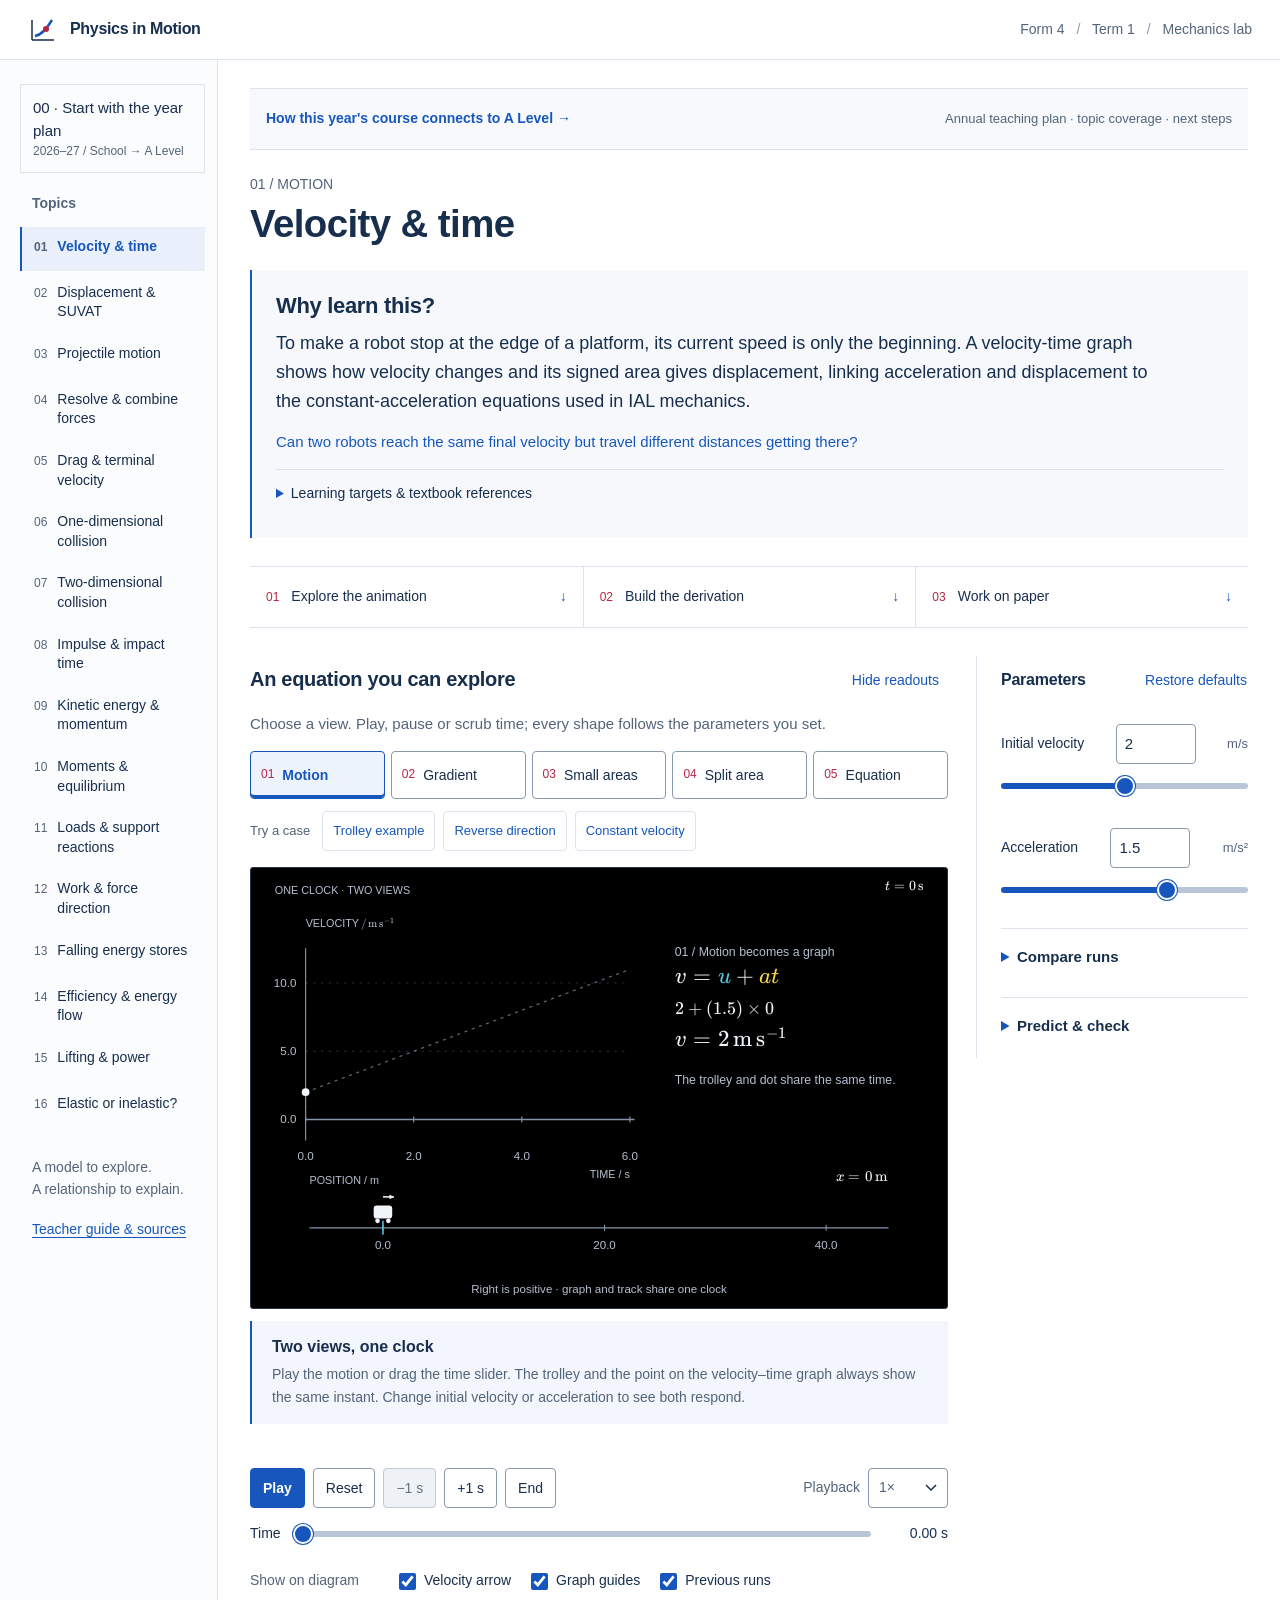
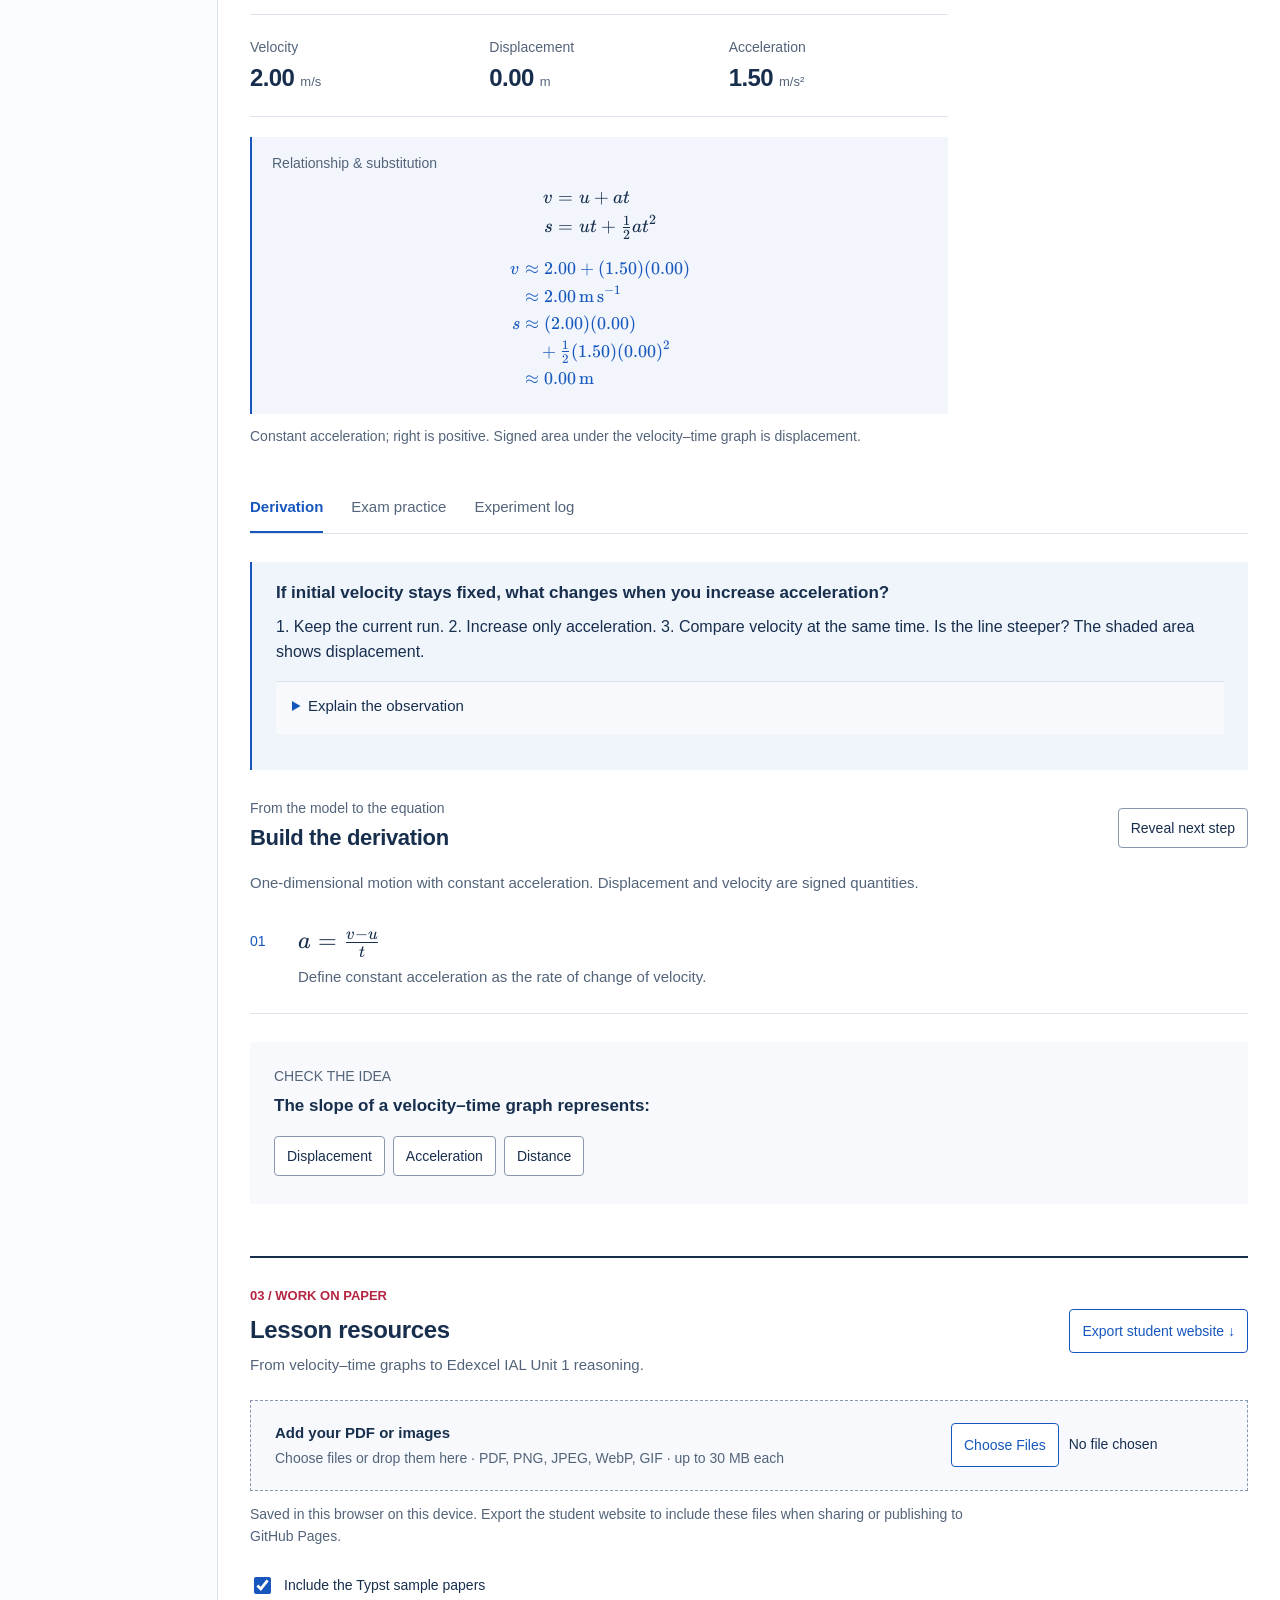
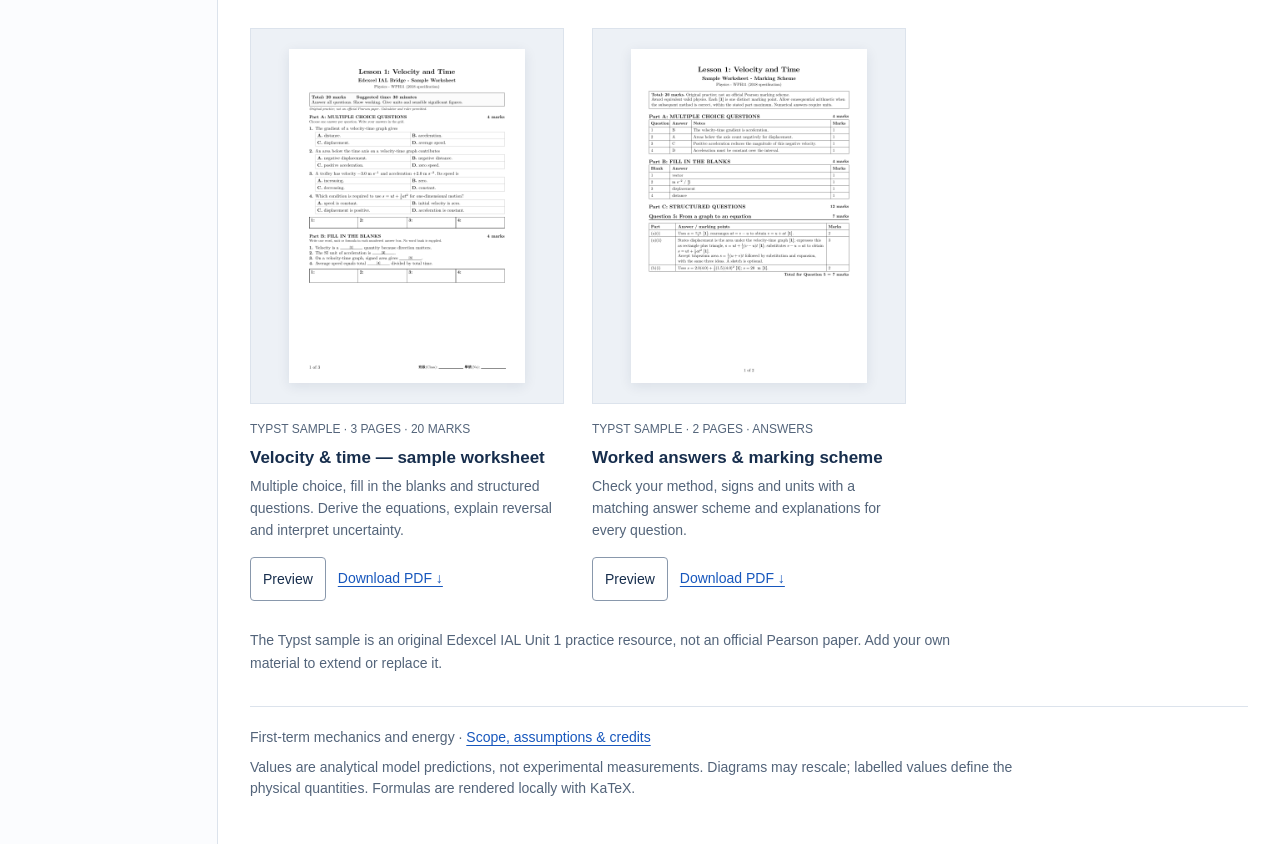
==== index.html @ 4314f7f5 "Publish Physics in Motion with live lessons and Chinese handover guides" ====
<!doctype html>
<html lang="en">
<head>
  <meta charset="utf-8">
  <meta name="viewport" content="width=device-width,initial-scale=1">
  <meta name="theme-color" content="#ffffff">
  <link rel="icon" href="data:,">
  <title>Physics in Motion — Interactive Mechanics Lab</title>
  <link rel="stylesheet" href="vendor/katex/katex.min.css">
  <link rel="stylesheet" href="style.css?v=20261015-lab4">
  <link rel="stylesheet" href="worked.css?v=20261015-lab4">
  <link rel="stylesheet" href="lesson-resources.css?v=20261016-lesson1">
  <link rel="stylesheet" href="motion-lesson.css?v=20261016-collision2">
  <link rel="stylesheet" href="visual-type.css?v=20261016-collision2">
  <script defer src="vendor/katex/katex.min.js"></script>
  <script defer src="vendor/katex/contrib/auto-render.min.js"></script>
  <script defer src="visual-math.js?v=20261016-collision2"></script>
  <script defer src="models.js?v=20261016-collision2"></script>
  <script defer src="projectile.js?v=20261016-collision2"></script>
  <script defer src="terminal-model.js?v=20261016-collision2"></script>
  <script defer src="terminal-lesson.js?v=20261016-collision2"></script>
  <script defer src="collision-model.js?v=20261016-collision2"></script>
  <script defer src="collision-lesson.js?v=20261016-collision2"></script>
  <script defer src="content.js?v=20261016-collision2"></script>
  <script defer src="opening-content.js?v=20261016-collision2"></script>
  <script defer src="force-drag-model.js?v=20261016-collision2"></script>
  <script defer src="forces-interaction.js?v=20261016-collision2"></script>
  <script defer src="app.js?v=20261016-collision2"></script>
  <script defer src="motion-visual.js?v=20261016-collision2"></script>
  <script defer src="displacement-visual.js?v=20261016-collision2"></script>
  <script defer src="projectile-visual.js?v=20261016-collision2"></script>
  <script defer src="forces-visual.js?v=20261016-collision2"></script>
  <script defer src="terminal-visual.js?v=20261016-collision2"></script>
  <script defer src="collision-visual.js?v=20261016-collision2"></script>
  <script defer src="lab-features.js?v=20261016-collision2"></script>
  <script defer src="motion-lesson.js?v=20261016-collision2"></script>
  <script defer src="worked-data.js?v=20261016-lesson1"></script>
  <script defer src="worked.js?v=20261016-collision2"></script>
  <script defer src="resource-export.js?v=20261016-lesson1"></script>
  <script defer src="lesson-resources-data.js?v=20261016-lesson1"></script>
  <script defer src="lesson-resources.js?v=20261016-collision2"></script>
  <script defer src="lesson-introductions-data.js?v=20261016-collision2"></script>
  <script defer src="lesson-introductions.js?v=20261016-collision2"></script>
</head>
<body>
<a class="skip-link" href="#main-content">Skip to lesson</a>
<header class="app-header">
  <a class="brand" href="#motion" aria-label="Physics in Motion home"><svg class="brand-mark" viewBox="0 0 30 30" width="30" height="30" aria-hidden="true"><path d="M4 25V5M4 25H26" fill="none" stroke="currentColor" stroke-width="1.5"/><path d="M7 21Q15 20 24 5" fill="none" stroke="#1757bd" stroke-width="2.5"/><circle cx="18" cy="14" r="3" fill="#b52643"/></svg><span>Physics in Motion</span></a>
  <span class="edition">Form 4 <span aria-hidden="true">/</span> Term 1 <span aria-hidden="true">/</span> Mechanics lab</span>
</header>
<div class="shell">
  <aside aria-label="Lab notebook">
    <a class="course-nav" href="course-overview.html">00 · Start with the year plan<small>2026–27 / School → A Level</small></a>
    <div class="nav-title">Topics</div>
    <nav id="topics" aria-label="Physics topics"></nav>
    <div class="aside-note">A model to explore.<br>A relationship to explain.</div>
    <a href="GUIDE.md" class="source-link">Teacher guide & sources</a>
  </aside>
  <main id="main-content" tabindex="-1">
    <div class="course-entry"><a href="course-overview.html">How this year's course connects to A Level →</a><span>Annual teaching plan · topic coverage · next steps</span></div>
    <div class="topic-heading"><div class="kicker" id="group"></div><h1 id="title"></h1><p class="intro" id="lessonIntro">Change a parameter. Watch the motion. Explain the relationship.</p></div>
    <section id="lessonIntroduction" class="lesson-introduction" aria-labelledby="lessonWhyHeading" hidden></section>
    <nav id="lessonRoute" class="lesson-route" aria-label="This lesson" hidden></nav>
    <button id="workedShortcut" hidden>Explore a worked question</button>
    <div class="workspace" id="liveLab">
      <section class="experiment" aria-label="Interactive experiment">
        <div class="panel-top"><h2>Experiment</h2><button id="hideValues" class="quiet" aria-pressed="false">Hide readouts</button></div>
        <svg id="scene" viewBox="0 0 900 410" role="img" aria-label="Live physics simulation"></svg>
        <div class="transport">
          <div class="playback-actions"><button id="play" class="primary">Play</button><button id="reset">Reset</button><button id="stepBack">−1 s</button><button id="stepForward">+1 s</button><button id="eventJump">Next event</button></div>
          <label class="speed">Playback <select id="speed"><option value="0.25">0.25×</option><option value="0.5">0.5×</option><option value="1" selected>1×</option><option value="2">2×</option></select></label>
          <label class="scrub"><span id="timeLabel">Time</span><input id="time" type="range" min="0" max="6" step="any" value="0"><output id="timeReadout">0.00 s</output></label>
        </div>
        <fieldset id="displayOptions"><legend>Show on diagram</legend><label><input id="showComponents" type="checkbox" checked> Components</label><label><input id="showProjections" type="checkbox" checked> Projections</label><label><input id="showGhosts" type="checkbox" checked> Previous runs</label></fieldset>
        <div id="readouts" class="readouts"></div>
        <div class="equations"><div class="label">Relationship & substitution</div><div id="equation"></div><div id="substitution"></div></div>
        <p id="modelNote" class="model-note"></p>
      </section>
      <section class="parameters" aria-label="Experiment parameters">
        <div class="panel-top"><h2>Parameters</h2><button id="defaults" class="quiet">Restore defaults</button></div>
        <div id="controls"></div>
        <details class="compare"><summary>Compare runs</summary><p class="muted">Keep a run, then change one variable to compare the outcomes.</p><div class="button-row"><button id="capture">Keep this run</button><button id="clearCompare" class="quiet">Clear runs</button></div><div id="comparison" class="muted">No runs kept yet.</div></details>
        <details id="challenge" class="challenge"><summary>Predict & check</summary><p class="muted">Use your own parameters to create a calculation.</p><button id="newChallenge">Create a calculation</button><div id="challengeBody" aria-live="polite"></div></details>
      </section>
    </div>
    <div class="tabs" role="tablist" aria-label="Learning tools"><button role="tab" id="tab-derive" aria-controls="derive" aria-selected="true">Derivation</button><button role="tab" id="tab-practice" aria-controls="practice" aria-selected="false">Exam practice</button><button role="tab" id="tab-data" aria-controls="data" aria-selected="false">Experiment log</button></div>
    <section id="derive" class="learning" role="tabpanel" aria-labelledby="tab-derive">
      <div id="investigation"></div>
      <div class="section-head"><div><div class="kicker">From the model to the equation</div><h2>Build the derivation</h2></div><button id="revealStep">Reveal next step</button></div>
      <p id="assumptions"></p><div id="steps"></div><div id="checkpoint" class="checkpoint"></div>
    </section>
    <section id="practice" class="learning" role="tabpanel" aria-labelledby="tab-practice" hidden>
      <div class="section-head"><div><div class="kicker">Pearson Edexcel IAL style</div><h2>Apply your reasoning</h2></div><button id="print">Print this question</button></div>
      <p class="muted practice-note">Original structured questions, not official Pearson papers. Marks assess method, reasoning and units. Numeric feedback checks only the stated value; use the mark scheme for the full response.</p>
      <div id="workedSolution" hidden></div><div id="exam"></div>
    </section>
    <section id="data" class="learning" role="tabpanel" aria-labelledby="tab-data" hidden>
      <div class="section-head"><div><div class="kicker">Test the relationship</div><h2>Record your investigation</h2></div><div class="button-row"><button id="record" class="primary">Record current state</button><button id="csv">Export CSV</button><button id="clearLog">Clear this log</button></div></div>
      <p>Change one independent variable at a time. Record at least five readings. Explain which variables you controlled and whether your graph supports the model.</p>
      <label>Your investigation notes<textarea id="labNotes" placeholder="Prediction, independent variable, controls, evidence and limitations"></textarea></label>
      <div id="tableWrap"></div>
      <div id="dataPlot" hidden><div class="plot-controls"><label>Horizontal axis <select id="plotX"></select></label><label>Vertical axis <select id="plotY"></select></label></div><svg id="scatter" viewBox="0 0 900 350" role="img" aria-label="Graph of recorded readings"></svg><p id="fit" class="muted"></p></div>
      <p class="muted" id="logStatus" aria-live="polite"></p>
    </section>
    <section id="lessonResources" class="lesson-resources" aria-labelledby="resourcesHeading" hidden></section>
    <footer><p>First-term mechanics and energy · <a href="GUIDE.md">Scope, assumptions & credits</a></p><p>Values are analytical model predictions, not experimental measurements. Diagrams may rescale; labelled values define the physical quantities. Formulas are rendered locally with KaTeX.</p></footer>
  </main>
</div>
<dialog id="resourcePreview" class="resource-preview" aria-labelledby="previewHeading">
  <div class="preview-header"><div><p class="kicker">WORK ON PAPER</p><h2 id="previewHeading"></h2></div><button id="closePreview" autofocus>Close preview</button></div>
  <div class="preview-toolbar"><div class="button-row"><button id="previousPage" aria-label="Previous preview page">← Previous</button><output id="previewPage" aria-live="polite"></output><button id="nextPage" aria-label="Next preview page">Next →</button></div><a id="previewPDF" class="resource-link" target="_blank" rel="noopener">Open PDF ↗</a></div>
  <figure class="preview-sheet"><img id="previewImage" alt=""><figcaption id="previewCaption"></figcaption></figure>
  <p class="preview-help"><span id="previewInstructions"></span> <a id="previewFullImage" target="_blank" rel="noopener">Open full-size image ↗</a></p>
</dialog>
</body>
</html>
---- style.css ----
/* Physics notebook: quiet paper, precise notation, blue active / red comparison. */
:root{--paper:#fff;--canvas:#f7f9fc;--ink:#172e4d;--muted:#53647a;--line:#dce3ec;--control-line:#8998ac;--green:#1757bd;--mint:#edf3fc;--orange:#b52643;--navy:#172e4d;--blue:var(--green);--red:var(--orange);--radius:4px;--control-height:40px}
*{box-sizing:border-box}
html{scroll-padding-top:24px}
body{margin:0;background:var(--paper);color:var(--ink);font:1rem/1.55 Arial,Helvetica,sans-serif}
a{color:var(--blue);text-underline-offset:3px}
button,input,select,textarea{font:inherit;color:inherit}
button{min-height:var(--control-height);padding:8px 12px;border:1px solid var(--control-line);border-radius:var(--radius);background:#fff;font-size:.875rem;font-weight:400;line-height:1.3;cursor:pointer;flex-shrink:0;transition:background-color .15s,border-color .15s}
button:hover{background:#e5eefc;border-color:var(--blue);box-shadow:0 0 0 2px #1757bd18}
button:active{background:#d5e4fb;box-shadow:inset 0 1px 3px #172e4d22;transform:translateY(1px)}
button:disabled{color:#657385;background:#eef1f5;border-color:#c1cad5;cursor:default}
button.primary{background:var(--blue);color:#fff;border-color:var(--blue);font-weight:700}
button.primary:hover{background:#104794;box-shadow:0 0 0 3px #1757bd22}
button.quiet{color:var(--blue);background:transparent;border-color:transparent}
button.quiet:hover{background:var(--mint)}
:where(button,input,select,textarea,summary,a):focus-visible{outline:3px solid var(--red);outline-offset:3px}
/* Large, steady handles make the next student interaction easy to find. */
input[type=range]{--range-fill:0%;appearance:none;-webkit-appearance:none;accent-color:var(--blue);cursor:grab;min-height:28px;background:transparent;border-radius:12px;touch-action:pan-y}
input[type=range]::-webkit-slider-runnable-track{height:6px;border-radius:6px;background:linear-gradient(to right,var(--blue) 0 var(--range-fill),#b9c6d9 var(--range-fill) 100%)}
input[type=range]::-moz-range-track{height:6px;border-radius:6px;background:#b9c6d9}
input[type=range]::-moz-range-progress{height:6px;border-radius:6px;background:var(--blue)}
input[type=range]::-webkit-slider-thumb{appearance:none;-webkit-appearance:none;width:20px;height:20px;margin-top:-7px;border:2px solid #fff;border-radius:50%;background:var(--blue);box-shadow:0 0 0 1px var(--blue);transition:box-shadow .15s,background .15s}
input[type=range]::-moz-range-thumb{width:16px;height:16px;border:2px solid #fff;border-radius:50%;background:var(--blue);box-shadow:0 0 0 1px var(--blue);transition:box-shadow .15s,background .15s}
input[type=range]:hover::-webkit-slider-thumb,input[type=range]:focus-visible::-webkit-slider-thumb{box-shadow:0 0 0 6px #1757bd24;background:#104794}
input[type=range]:hover::-moz-range-thumb,input[type=range]:focus-visible::-moz-range-thumb{box-shadow:0 0 0 6px #1757bd24;background:#104794}
input[type=range]:active{cursor:grabbing}
input[type=range]:active::-webkit-slider-thumb{background:var(--red);box-shadow:0 0 0 7px #b5264322}
input[type=range]:active::-moz-range-thumb{background:var(--red);box-shadow:0 0 0 7px #b5264322}
input[type=checkbox]{accent-color:var(--blue);width:17px;height:17px;flex-shrink:0}
select{min-height:var(--control-height);padding:8px 32px 8px 10px;border:1px solid var(--control-line);border-radius:var(--radius);background:#fff url("data:image/svg+xml,%3Csvg xmlns='http://www.w3.org/2000/svg' width='12' height='8' viewBox='0 0 12 8'%3E%3Cpath d='m1 1 5 5 5-5' fill='none' stroke='%23172e4d' stroke-width='1.5'/%3E%3C/svg%3E") no-repeat right 10px center;appearance:none;font-size:.875rem;max-width:100%}
textarea{display:block;resize:vertical;width:100%;min-height:112px;margin:8px 0 16px;padding:12px;border:1px solid var(--control-line);border-radius:var(--radius);background:#fff;line-height:1.6}
::placeholder{color:var(--muted);opacity:1}
h1,h2,h3{line-height:1.25}h1{font-size:1.75rem;letter-spacing:-.025em;margin:6px 0 8px}h2{font-size:1.375rem;letter-spacing:-.015em;margin:4px 0 8px}h3{font-size:1.0625rem;margin:8px 0 12px}p{margin:12px 0 16px}
[hidden]{display:none!important}
.skip-link{position:absolute;left:16px;top:-80px;padding:12px 16px;background:#fff;z-index:30}.skip-link:focus{top:8px}
.app-header{min-height:60px;display:flex;align-items:center;justify-content:space-between;gap:24px;padding:12px 28px;border-bottom:1px solid var(--line);background:#fff}
.brand{display:inline-flex;align-items:center;gap:12px;color:var(--ink);text-decoration:none;font-size:1rem;font-weight:700;letter-spacing:-.02em}.brand-mark{display:block;flex-shrink:0}.edition{font-size:.875rem;color:var(--muted)}.edition span{margin:0 8px;color:#8c9aab}
.shell{display:grid;grid-template-columns:218px minmax(0,1fr);max-width:1920px;margin:0 auto}
aside{padding:24px 12px 32px 20px;border-right:1px solid var(--line);background:#fbfcfe;min-width:0}.nav-title{font-size:.875rem;font-weight:700;color:var(--muted);padding:0 12px 12px}nav{display:grid;gap:2px}nav button{display:flex;align-items:baseline;gap:10px;width:100%;min-height:44px;padding:10px 12px;border:0;border-left:2px solid transparent;background:transparent;border-radius:0;text-align:left;font-size:.875rem;line-height:1.4;white-space:normal}nav button:hover{background:#f0f4fa}nav button.active{background:#e9f0fb;border-left-color:var(--blue);color:var(--blue);font-weight:700}.num{font-size:.75rem;color:var(--muted);font-variant-numeric:tabular-nums;flex-shrink:0}.aside-note{margin:28px 12px 8px;color:var(--muted);font-size:.875rem;line-height:1.6}.source-link{display:block;font-size:.875rem;margin:0 12px;padding:10px 0;line-height:1.5}
main{padding:28px 32px 16px;min-width:0}.topic-heading{margin-bottom:24px}.kicker{font-size:.875rem;color:var(--muted)}.intro{font-size:.9375rem;color:var(--muted);margin:0;max-width:70ch}
.workspace{display:grid;grid-template-columns:minmax(0,1fr) 272px;gap:28px;align-items:start}.experiment,.parameters{min-width:0}.panel-top{display:flex;justify-content:space-between;align-items:center;gap:8px;min-height:48px;margin-bottom:8px}.panel-top h2{margin:0;font-size:1rem;letter-spacing:0}.panel-top .quiet{font-size:.875rem;padding:8px}
#scene{display:block;width:100%;height:auto;aspect-ratio:900/410;background-color:var(--canvas);background-image:linear-gradient(#d9e2ef55 1px,transparent 1px),linear-gradient(90deg,#d9e2ef55 1px,transparent 1px);background-size:32px 32px;border-block:1px solid var(--line)}
svg text{font:17px Arial,Helvetica,sans-serif;fill:var(--ink)}svg .small{font-size:13px}svg .big{font-size:24px;font-weight:700}
.transport{display:flex;align-items:center;flex-wrap:wrap;gap:12px;padding:16px 0 12px}.playback-actions,.button-row{display:flex;align-items:center;gap:8px;flex-wrap:wrap}.playback-actions button{white-space:nowrap}.speed{display:flex;align-items:center;gap:8px;margin-left:auto;font-size:.875rem;color:var(--muted)}.scrub{display:flex;align-items:center;gap:12px;width:100%;font-size:.875rem}.scrub input{flex:1;width:100%;min-width:30px;margin:0}.scrub output{min-width:65px;text-align:right;font-variant-numeric:tabular-nums;color:var(--ink)}
#displayOptions{display:flex;align-items:center;flex-wrap:wrap;gap:4px 20px;margin:0 0 12px;padding:0;border:0;min-width:0}#displayOptions legend{float:left;margin-right:20px;padding:10px 0;font-size:.875rem;color:var(--muted)}#displayOptions label{display:inline-flex;align-items:center;gap:8px;min-height:40px;font-size:.875rem;cursor:pointer}#displayOptions input{margin:0}
.readouts{display:grid;grid-template-columns:repeat(auto-fit,minmax(135px,1fr));gap:16px 20px;padding:20px 0;border-block:1px solid var(--line)}.readout{min-width:0}.readout .value{font-size:1.5rem;font-weight:700;letter-spacing:-.025em;font-variant-numeric:tabular-nums;color:var(--ink)}.readout .unit{font-size:.8125rem;margin-left:6px;color:var(--muted)}.readout .caption{font-size:.875rem;color:var(--muted);margin-top:2px}
.equations{margin-top:20px;padding:16px 20px;background:#f2f6fc;border-left:2px solid #b6cae9;overflow:auto}.label{font-size:.875rem;color:var(--muted)}#equation{font-size:1rem;padding:4px 0}#substitution{font-size:.9375rem;color:var(--blue);min-height:32px;overflow:auto}.model-note{font-size:.875rem;color:var(--muted);margin:12px 0 0;max-width:80ch}
.parameters{border-left:1px solid var(--line);padding-left:24px}.parameters .panel-top{gap:0;flex-wrap:wrap}.parameters .panel-top .quiet{padding-inline:0}.control{padding:12px 0 16px}.control label{display:flex;justify-content:space-between;align-items:center;gap:8px;font-size:.875rem;line-height:1.4}.control input[type=number]{width:80px;min-height:40px;padding:8px;border:1px solid var(--control-line);background:#fff;border-radius:var(--radius);font-size:.9375rem;font-variant-numeric:tabular-nums}.control input[type=range]{display:block;width:100%;margin:8px 0 0}.unit-label{font-size:.8125rem;color:var(--muted)}
details{margin:16px 0;background:#f7f9fc;border-top:1px solid var(--line);padding:12px 16px}summary{cursor:pointer;color:var(--ink);font-size:.9375rem;min-height:28px;line-height:1.6}summary::marker{color:var(--blue)}details[open]>summary{margin-bottom:12px}.parameters details{margin:8px 0 0;padding:16px 0;background:none;border-top:1px solid var(--line)}.parameters details summary{font-weight:700}.parameters details .muted{font-size:.875rem}.parameters .button-row{gap:4px}.muted{font-size:.875rem;line-height:1.55;color:var(--muted)}#comparison{margin-top:12px;overflow:auto}#comparison p{margin:8px 0}#comparison table{min-width:230px}.challenge input{width:100%;min-height:40px;padding:8px;border:1px solid var(--control-line);border-radius:var(--radius);margin:8px 0}.challenge p{font-size:.875rem}.challenge details{padding:12px!important;background:var(--canvas)!important}
.tabs{display:flex;gap:28px;max-width:100%;margin-top:36px;border-bottom:1px solid var(--line);overflow-x:auto}.tabs button{padding:14px 0;border:0;border-bottom:2px solid transparent;border-radius:0;background:none;font-size:.9375rem;color:var(--muted);white-space:nowrap}.tabs button[aria-selected=true]{color:var(--blue);border-bottom-color:var(--blue);font-weight:700}.tabs button:hover{color:var(--blue)}.learning{padding:28px 0 12px}.section-head{display:flex;justify-content:space-between;align-items:center;gap:16px;flex-wrap:wrap}.section-head .button-row{gap:8px}.section-head button{white-space:nowrap}.learning>p{max-width:82ch}.practice-note{max-width:88ch!important}#assumptions{font-size:.9375rem;color:var(--muted);margin:12px 0 8px}.step{display:grid;grid-template-columns:32px minmax(0,1fr);gap:16px;padding:24px 0;border-bottom:1px solid var(--line)}.step-number{font-size:.875rem;color:var(--blue);font-variant-numeric:tabular-nums;padding-top:5px}.step .math{font-size:1.25rem;overflow:auto}.step p{font-size:.9375rem;color:var(--muted);margin:8px 0 0;max-width:80ch}.checkpoint{padding:24px;background:var(--canvas);margin-top:28px}.checkpoint h3{font-size:1.0625rem;max-width:70ch}.checkpoint button{margin:4px 8px 4px 0;text-align:left;max-width:100%;white-space:normal}.feedback{font-size:.9375rem;color:var(--blue);font-weight:700}.question-context{font-size:1rem;line-height:1.65;background:var(--canvas);padding:20px 24px;border-left:2px solid var(--red);margin:24px 0 16px}.part{padding:24px 0;border-bottom:1px solid var(--line)}.part-head{display:flex;justify-content:space-between;gap:24px;margin-bottom:16px}.marks{font-weight:700;color:var(--red);white-space:nowrap}.part label{font-size:.9375rem}.numeric-check{display:flex;gap:12px;align-items:center;flex-wrap:wrap}.numeric-check label{display:flex;align-items:center;gap:8px;flex-wrap:wrap}.numeric-check input{width:130px;max-width:100%;min-height:40px;padding:8px;border:1px solid var(--control-line);border-radius:var(--radius)}.markpoint{display:flex;align-items:flex-start;gap:10px;padding:8px 0;font-size:.9375rem}.markpoint input{margin:4px 0 0}.math-inline{overflow-wrap:anywhere}.katex-display{margin:.5em 0;overflow-x:auto;overflow-y:hidden}
#investigation:empty{display:none}#investigation{margin-bottom:28px;padding:20px 24px;background:#f0f5fc;border-left:2px solid var(--blue)}#investigation h3,#investigation h2{margin-top:0}#investigation p:last-child{margin-bottom:0}#investigation label{font-size:.9375rem}#investigation .button-row{margin-top:12px}
#tableWrap{overflow:auto;margin-top:24px}table{width:100%;border-collapse:collapse;font-variant-numeric:tabular-nums}th,td{font-size:.875rem;text-align:left;padding:10px 12px;border-bottom:1px solid var(--line);white-space:nowrap}th{font-weight:700;background:var(--canvas)}.plot-controls{display:flex;gap:20px;margin:24px 0 16px;flex-wrap:wrap}.plot-controls label{font-size:.875rem;min-width:0}.plot-controls select{display:block;margin-top:6px}#scatter{width:100%;display:block;background:var(--canvas);border:1px solid var(--line)}
footer{margin-top:32px;padding:20px 0;border-top:1px solid var(--line);color:var(--muted);font-size:.875rem}footer p{margin:0 0 8px;max-width:100ch}.prediction-mode #readouts .value,.prediction-mode #substitution{visibility:hidden}
@media(min-width:1600px){main{padding-inline:44px}.workspace{grid-template-columns:minmax(0,1fr) 300px;gap:36px}.parameters{padding-left:28px}}
@media(max-width:1250px){.shell{grid-template-columns:196px minmax(0,1fr)}main{padding:24px}.workspace{grid-template-columns:minmax(0,1fr)}.parameters{border-left:0;border-top:1px solid var(--line);padding:12px 0 0;display:grid;grid-template-columns:1fr 1fr;gap:0 24px}.parameters .panel-top,.parameters #controls{grid-column:1/-1}.parameters .panel-top{justify-content:space-between}#controls{display:grid;grid-template-columns:repeat(2,minmax(0,1fr));gap:0 24px}.parameters details{align-self:start}.control{padding-bottom:12px}.readouts{grid-template-columns:repeat(auto-fit,minmax(130px,1fr))}}
@media(max-width:760px){.app-header{padding:12px 16px;gap:12px}.edition{font-size:.8125rem}.edition span{margin:0 4px}.shell{display:block}aside{padding:12px 16px;border-right:0;border-bottom:1px solid var(--line)}.nav-title{padding:0 0 8px}.aside-note,.source-link{display:none}nav{display:flex;gap:8px;overflow-x:auto;padding-bottom:4px;scroll-snap-type:x proximity}nav button{flex:0 0 auto;width:190px;min-height:44px;border:1px solid var(--line);border-radius:var(--radius);scroll-snap-align:start}nav button.active{border-color:var(--blue)}main{padding:24px 16px}.workspace{gap:24px}.tabs{gap:24px;margin-top:28px}.tabs button{font-size:.875rem}.topic-heading{margin-bottom:16px}h1{font-size:1.625rem}.learning{padding-top:24px}.step .math{font-size:1.125rem}.section-head{align-items:flex-start}.checkpoint{padding:20px}.equations{padding:16px}.panel-top{flex-wrap:wrap}.playback-actions{gap:8px}.speed{margin-left:0}.transport{gap:12px}.part-head{gap:12px}.question-context{padding:16px 20px}#displayOptions{gap:0 16px}#displayOptions legend{float:none;width:100%;padding:4px 0;margin-right:0}}
@media(max-width:440px){.edition{display:none}.parameters{display:block}#controls{grid-template-columns:minmax(0,1fr)}.readouts{grid-template-columns:repeat(2,minmax(0,1fr));gap:16px 12px}.readout .value{font-size:1.375rem}.tabs{gap:20px}.tabs button{font-size:.8125rem}.step{grid-template-columns:24px minmax(0,1fr);gap:8px}.panel-top .quiet{padding-inline:0}.section-head button{white-space:normal}.numeric-check label{display:block}.numeric-check input{display:block;margin-top:6px}.checkpoint{padding:16px}.part-head{align-items:flex-start}}
@media(pointer:coarse){:root{--control-height:44px}.control input[type=number],.numeric-check input{min-height:44px}#displayOptions label,summary{min-height:44px}input[type=range]{min-height:32px}input[type=number],textarea,select{font-size:1rem}}
@media(prefers-reduced-motion:reduce){*{scroll-behavior:auto!important;transition:none!important;animation:none!important}}
@media print{.app-header,aside,.workspace,.tabs,#derive,#data,footer,button,.numeric-check,.markpoint input,.skip-link{display:none!important}.shell{display:block}main{padding:0}.topic-heading{margin-bottom:16px}.learning{display:block!important}#practice{display:block!important}textarea{height:100px;border:0;border-bottom:1px solid #ccc}.part{break-inside:avoid}details:not([open]){display:none}h1{font-size:26px}.section-head{display:block}.question-context{background:#fff;border-color:#777}.kicker,.intro{color:#333}}
/* Couple the slider gesture to its numerical value without moving the layout. */
.control:has(input[type=range]:hover),.control:focus-within{background:#f0f5ff;border-radius:4px}
.control:has(input[type=range]:hover) input[type=number]{border-color:var(--blue);color:var(--blue)}
input[type=range]:hover::-webkit-slider-thumb{box-shadow:0 0 0 7px #1757bd33}
input[type=range]:hover::-moz-range-thumb{box-shadow:0 0 0 7px #1757bd33}
.saved-run{padding:12px 0;border-top:1px solid var(--line)}.run-heading{display:flex;justify-content:space-between;align-items:center;gap:12px}.saved-run p{margin:6px 0}.run-value{font-variant-numeric:tabular-nums}.exam-lab-link{margin:20px 0}
---- worked.css ----
.worked-solutions {
  margin: 24px 0 32px;
  font-family: Arial, Helvetica, sans-serif;
  color: #12315b;
}
.worked-solutions .worked-card {
  padding: 24px 0;
  border: 0;
  border-top: 1px solid var(--line);
  background: #fff;
}
.worked-solutions .worked-kicker {
  margin: 0 0 8px;
  color: #bd2947;
  font-size: .875rem;
  font-weight: 700;
  letter-spacing: 0;
}
.worked-solutions h3 { margin: 0 0 8px; font-size: 1.375rem; }
.worked-solutions .worked-intro { margin: 0 0 20px; color: #526783; }
.worked-solutions .worked-question {
  margin: 0 0 20px;
  padding: 16px 18px;
  border-left: 3px solid #bd2947;
  background: #edf3ff;
}
.worked-solutions .worked-video {
  display: block;
  width: 100%;
  max-height: 640px;
  aspect-ratio: 16 / 9;
  background: #102d53;
  object-fit: contain;
  border: 1px solid var(--line);
  border-radius: 4px;
  box-shadow: 0 2px 8px #172e4d10;
}
.worked-solutions .worked-status {
  min-height: 1.7em;
  margin: 10px 0 14px;
  color: #1757bd;
  font-size: .875rem;
}
.worked-solutions .worked-chapters {
  display: grid;
  grid-template-columns: repeat(4, minmax(0, 1fr));
  gap: 8px;
}
.worked-solutions .worked-chapter {
  display: flex;
  align-items: flex-start;
  gap: 9px;
  min-height: 64px;
  padding: 12px;
  border: 1px solid #cbd9ed;
  background: #fff;
  text-align: left;
  line-height: 1.4;
  font-size: .875rem;
}
.worked-solutions .worked-number {
  padding-top: 1px;
  color: #bd2947;
  font-size: .875rem;
  font-weight: 700;
  font-variant-numeric: tabular-nums;
}
.worked-solutions .worked-chapter[aria-pressed="true"] {
  border-color: #1757bd;
  box-shadow: inset 0 -3px #1757bd;
  background: #edf3ff;
  font-weight: 700;
}
.worked-solutions .worked-transport {
  display: flex;
  align-items: center;
  flex-wrap: wrap;
  gap: 10px;
  margin: 18px 0 6px;
}
.worked-solutions button { min-height: 42px; }
.worked-solutions .worked-play {
  border-color: #1757bd;
  background: #1757bd;
  color: #fff;
  font-weight: 700;
}
.worked-solutions .worked-play:hover { background: #104494; }
.worked-solutions .worked-speed { margin-left: auto; font-size: .875rem; }
.worked-solutions .worked-speed select {
  min-height: 40px;
  margin-left: 5px;
  padding: 6px 8px;
  border: 1px solid #cbd9ed;
  background: #fff;
  color: #12315b;
}
.worked-solutions .worked-help { color: #526783; font-size: .875rem; }
.worked-solutions .worked-observation {
  margin-top: 22px;
  padding: 20px;
  border-left: 3px solid #1757bd;
  background: #f5f8ff;
  overflow-wrap: anywhere;
}
.worked-solutions h4 { margin: 0 0 8px; font-size: 17px; line-height: 1.5; }
.worked-solutions .worked-observation > p { margin: 8px 0 16px; }
.worked-solutions .worked-prediction-label { font-size: .875rem; font-weight: 700; }
.worked-solutions textarea { min-height: 88px; margin: 8px 0; }
.worked-solutions .worked-reveal { color: #a01e39; border-color: #bd2947; }
.worked-solutions .worked-reasoning {
  padding: 4px 16px 12px;
  margin-top: 16px;
  border-top: 1px solid var(--line);
  background: #fff;
}
.worked-solutions .worked-math {
  max-width: 100%;
  overflow-x: auto;
  overflow-y: hidden;
  font-size: 17px;
}
.worked-solutions .worked-assumptions { margin-top: 18px; font-size: .875rem; }
.worked-solutions .worked-assumptions p { margin-bottom: 4px; }
@media (max-width: 1000px) {
  .worked-solutions .worked-chapters { grid-template-columns: repeat(2, minmax(0, 1fr)); }
}
@media (max-width: 550px) {
  .worked-solutions .worked-card { padding: 20px 0; }
  .worked-solutions h3 { font-size: 21px; }
  .worked-solutions .worked-question { padding: 12px; }
  .worked-solutions .worked-observation { padding: 15px 12px; }
  .worked-solutions .worked-speed { margin-left: 0; }
  .worked-solutions .worked-math { font-size: 15px; }
  .worked-solutions .worked-chapter { padding: 10px 8px; gap: 6px; }
}
@media print {
  .worked-solutions { display: none !important; }
}
#workedShortcut { margin: -4px 0 20px; color: #1757bd; border-color: #1757bd; }
---- lesson-resources.css ----
/* The existing paper notebook, extended with a visual lesson and a teacher library. */
[hidden] { display: none !important; }
.lesson-route { display: grid; grid-template-columns: repeat(3, minmax(0, 1fr)); gap: 0; margin: 0 0 28px; padding: 0; border-block: 1px solid var(--line); }
.lesson-route a { display: flex; align-items: center; gap: 12px; min-height: 60px; padding: 12px 16px; color: var(--ink); font-size: .875rem; text-decoration: none; }
.lesson-route a + a { border-left: 1px solid var(--line); }
.lesson-route a:hover { background: var(--canvas); color: var(--blue); }
.route-number { color: var(--red); font-variant-numeric: tabular-nums; font-size: .75rem; }
.route-arrow { margin-left: auto; color: var(--blue); }
#liveLab, #lessonResources { scroll-margin-top: 24px; }
.lesson-resources { border-top: 2px solid var(--ink); padding-top: 28px; margin-top: 40px; }
.resource-section-head { display: flex; justify-content: space-between; align-items: center; gap: 20px; flex-wrap: wrap; }
.resource-kicker { margin: 0 0 8px; font-size: .8125rem; color: var(--red); font-weight: 700; }
.resource-section-head h2 { font-size: 1.5rem; margin: 0 0 8px; }
.resource-intro { margin: 0; color: var(--muted); font-size: .9375rem; max-width: 72ch; }
.resource-export { color: var(--blue); border-color: var(--blue); min-height: 44px; }
.resource-uploader { display: grid; grid-template-columns: minmax(0, 1fr) auto; align-items: center; gap: 16px; border: 1px dashed var(--control-line); padding: 20px 24px; background: var(--canvas); margin-top: 24px; }
.upload-label { display: grid; gap: 4px; cursor: pointer; }
.upload-label strong { font-size: .9375rem; }
.upload-label span { font-size: .875rem; color: var(--muted); }
.resource-uploader input { width: 17rem; max-width: 100%; font-size: .875rem; }
.resource-uploader input::file-selector-button { font: inherit; color: var(--blue); background: #fff; border: 1px solid var(--blue); border-radius: var(--radius); padding: 10px 12px; min-height: 44px; margin-right: 10px; cursor: pointer; }
.resource-uploader input::file-selector-button:hover { background: var(--mint); }
.resource-uploader.drag-over { border: 2px solid var(--blue); background: var(--mint); padding: 19px 23px; }
.resource-storage, .preview-help { color: var(--muted); font-size: .875rem; line-height: 1.6; max-width: 95ch; }
.resource-sample-toggle { display: inline-flex; align-items: center; gap: 10px; min-height: 44px; font-size: .875rem; cursor: pointer; }
.resource-status { margin: 8px 0 16px; color: var(--blue); font-size: .875rem; }
.resource-status:empty { margin: 0; }
.resource-empty { color: var(--muted); background: var(--canvas); padding: 24px; margin-top: 20px; font-size: .9375rem; }
.resource-grid { display: grid; grid-template-columns: repeat(3, minmax(0, 1fr)); gap: 28px; margin-top: 20px; }
.resource-card { min-width: 0; display: flex; flex-direction: column; }
.resource-thumbnail { display: flex; flex-direction: column; align-items: center; justify-content: center; gap: 16px; width: 100%; aspect-ratio: 1 / 1.2; background: #edf1f6; padding: 20px; border: 1px solid var(--line); border-radius: 0; overflow: hidden; flex-shrink: 1; }
.resource-thumbnail:hover { background: #e1e9f6; border-color: var(--blue); }
.resource-thumbnail img { display: block; object-fit: contain; max-width: 100%; max-height: 100%; box-shadow: 0 3px 12px #172e4d18; }
.pdf-file-mark { display: block; font-size: 2rem; color: var(--blue); border: 1px solid var(--control-line); background: #fff; padding: 28px 20px; letter-spacing: .1em; }
.pdf-file-title { font-weight: 700; overflow-wrap: anywhere; max-width: 100%; }
.pdf-file-hint { font-size: .875rem; color: var(--muted); }
.resource-card-body { padding: 16px 0; flex: 1; display: flex; flex-direction: column; align-items: flex-start; }
.resource-meta { margin: 0 0 8px; font-size: .75rem; color: var(--muted); }
.resource-card h3 { font-size: 1.0625rem; margin: 0 0 8px; overflow-wrap: anywhere; }
.resource-description { font-size: .875rem; color: var(--muted); margin: 0 0 16px; max-width: 48ch; }
.resource-card-actions { display: flex; align-items: center; gap: 12px; flex-wrap: wrap; margin-top: auto; }
.resource-card-actions button { min-height: 44px; }
.resource-link { display: inline-flex; align-items: center; min-height: 44px; color: var(--blue); font-size: .875rem; text-decoration: underline; text-underline-offset: 3px; }
.resource-remove { margin-top: 8px; padding-left: 0; min-height: 44px; }
.resource-preview { width: min(72rem, calc(100% - 32px)); max-height: calc(100dvh - 32px); padding: 24px; border: 1px solid var(--control-line); border-radius: var(--radius); color: var(--ink); background: var(--paper); }
.resource-preview::backdrop { background: #101c30b8; }
.preview-header { display: flex; justify-content: space-between; align-items: start; gap: 16px; }
.preview-header h2 { margin: 4px 0 16px; font-size: 1.375rem; overflow-wrap: anywhere; }
.preview-header button { min-height: 44px; }
.preview-header .kicker { margin: 0; font-size: .75rem; color: var(--red); }
.preview-toolbar { display: flex; align-items: center; justify-content: space-between; gap: 12px; flex-wrap: wrap; border-block: 1px solid var(--line); padding: 8px 0; }
.preview-toolbar button { min-height: 44px; }
#previewPage { color: var(--muted); font-size: .875rem; font-variant-numeric: tabular-nums; min-width: 80px; text-align: center; }
.preview-sheet { margin: 20px 0 0; }
.preview-sheet img { display: block; width: auto; height: auto; max-width: 100%; margin: 0 auto; border: 1px solid var(--line); }
.preview-sheet figcaption { font-size: .8125rem; color: var(--muted); margin-top: 12px; }
.preview-pdf-frame { width: 100%; height: 70dvh; min-height: 300px; border: 1px solid var(--line); background: #edf1f6; }
.preview-help { margin-bottom: 0; }
.preview-help a { color: var(--blue); text-decoration: underline; }
@media (max-width: 1100px) { .resource-grid { grid-template-columns: repeat(2, minmax(0, 1fr)); gap: 24px; } .resource-uploader { grid-template-columns: 1fr; } }
@media (max-width: 760px) {
  .lesson-route { display: grid; overflow: visible; scroll-snap-type: none; }
  .lesson-route a { flex-direction: column; align-items: flex-start; gap: 4px; padding: 12px; font-size: .8125rem; }
  .route-arrow { display: none; }
  .visual-lesson .worked-chapters { grid-template-columns: repeat(2, minmax(0, 1fr)); }
  .resource-grid { gap: 20px; }
  .resource-uploader { padding: 16px; }
  .resource-uploader.drag-over { padding: 15px; }
  .resource-preview { padding: 16px; }
  .preview-header { flex-wrap: wrap; }
}
@media (max-width: 480px) { .resource-grid { grid-template-columns: minmax(0, 1fr); } .resource-thumbnail { aspect-ratio: 1 / 1; } .preview-toolbar .button-row { gap: 4px; } .preview-toolbar button { padding-inline: 8px; } .resource-section-head { gap: 12px; } }
@media print { #lessonRoute, #visualLesson, #lessonResources, #resourcePreview { display: none !important; } }
---- motion-lesson.css ----
/* Mathematical dark canvas inside the existing paper laboratory. */
.motion-live-lab .experiment > .panel-top h2 { font-size: 1.25rem; letter-spacing: -.015em; }
.motion-lesson-instruction { margin: 0 0 16px; color: var(--muted); font-size: .9375rem; max-width: 76ch; }
.motion-views { display: grid; grid-template-columns: repeat(5, minmax(0, 1fr)); gap: 6px; }
.motion-views button { display: flex; align-items: center; gap: 8px; min-height: 48px; min-width: 0; padding: 10px; background: var(--paper); text-align: left; font-size: .875rem; }
.motion-views button[aria-pressed=true] { border-color: var(--blue); background: var(--mint); box-shadow: inset 0 -3px var(--blue); color: var(--blue); font-weight: 700; }
.motion-view-number { color: var(--red); font-size: .75rem; font-variant-numeric: tabular-nums; font-weight: 400; }
.motion-presets { display: flex; align-items: center; flex-wrap: wrap; gap: 6px 8px; padding: 12px 0 16px; }
.motion-preset-label { margin-right: 4px; color: var(--muted); font-size: .8125rem; }
.motion-presets button { font-size: .8125rem; min-height: 40px; padding: 8px 10px; color: var(--blue); border-color: var(--line); }
#scene.motion-visual { background: #101720; background-image: none; border: 1px solid #263547; border-radius: 3px; }
#scene.motion-visual text { font-family: Arial, Helvetica, sans-serif; }
.motion-stage-caption { padding: 16px 20px; background: #f3f6fc; border-inline-start: 2px solid var(--blue); margin-top: 12px; }
.motion-stage-caption h3 { font-size: 1rem; margin: 0 0 6px; }
.motion-stage-caption p { font-size: .875rem; color: var(--muted); margin: 0; line-height: 1.6; max-width: 85ch; }
.motion-live-lab .parameters { position: sticky; top: 20px; }
.motion-live-lab .equations { border-left-color: var(--blue); }
@media (max-width: 1250px) { .motion-live-lab .parameters { position: static; } }
@media (max-width: 760px) {
  .motion-views { grid-template-columns: repeat(3, minmax(0, 1fr)); }
  .motion-views button { padding-inline: 8px; gap: 6px; }
  .motion-stage-caption { padding: 14px 16px; }
  .motion-presets button { min-height: 44px; }
}
@media (max-width: 380px) { .motion-views { grid-template-columns: repeat(2, minmax(0, 1fr)); } }
@media print { .motion-lesson-tools, .motion-stage-caption { display: none !important; } }
/* Force tips are the primary controls; the adjacent panel uses numeric values. */
.force-direct-tools{padding:16px 0 18px;border-top:1px solid var(--line)}
.force-direct-tools[hidden]{display:none}
.force-direct-help{font-size:.9375rem;margin:0 0 12px;max-width:80ch}
.force-direct-row{display:flex;align-items:flex-end;justify-content:space-between;gap:16px;flex-wrap:wrap}
.force-chooser{display:flex;gap:6px;flex-wrap:wrap}
.force-chooser button{min-height:44px;font-size:.875rem;border-color:var(--line)}
.force-chooser button[aria-pressed=true]{border-color:var(--blue);background:var(--mint);box-shadow:inset 0 -3px var(--blue);color:var(--blue);font-weight:700}
.force-hold-label{font-size:.8125rem;display:flex;align-items:center;gap:10px;color:var(--muted)}
.force-hold-label select{min-height:44px;max-width:100%;font-size:.875rem}
.force-direct-rule{font-size:.875rem;margin:12px 0 0;color:var(--blue)}
.force-keyboard-tools{padding:0;margin-top:12px;background:none;font-size:.8125rem}
.force-keyboard-tools summary{min-height:32px}
.force-keyboard-tools p{max-width:78ch;margin:8px 0 12px}
.force-nudge-pad{display:flex;flex-wrap:wrap;gap:8px}
.force-nudge-pad button{min-height:44px;font-size:.8125rem}
.force-direct-status{font-size:.8125rem;color:var(--muted);font-variant-numeric:tabular-nums;margin:12px 0 0;min-height:1.4em}
#scene.force-drag-scene{touch-action:pan-y;user-select:none}
.force-drag-handle{cursor:grab;touch-action:none;outline:none}
.force-dragging .force-drag-handle{cursor:grabbing}
.force-drag-handle:hover .force-handle-ring{stroke-width:3}
.force-drag-handle:focus-visible .force-handle-ring{stroke:#fff;stroke-width:5;stroke-dasharray:3 3}
.force-value-controls{display:grid;gap:16px}
.force-values-help{font-size:.8125rem;line-height:1.5;margin:0;color:var(--muted)}
.force-value-group{margin:0;padding:12px 0 0;border:0;border-top:1px solid var(--line);min-width:0}
.force-value-group legend{font-size:.9375rem;font-weight:700;padding:0 12px 0 0}
.force-value-group label{display:flex;align-items:center;gap:8px;justify-content:space-between;margin-top:8px;font-size:.875rem}
.force-value-group input{width:92px;min-height:44px;margin-left:auto}
.force-value-group .unit-label{width:16px;text-align:right}
.force-xy-readout{font-size:.8125rem;color:var(--muted);font-variant-numeric:tabular-nums;margin:10px 0 0}
.force-resultant-note{font-size:.8125rem;line-height:1.5;color:var(--muted);margin:8px 0 0}
@media(max-width:760px){.force-direct-row{align-items:flex-start;gap:12px}.force-hold-label{flex-wrap:wrap}.force-value-controls{grid-template-columns:repeat(3,minmax(0,1fr));gap:12px}.force-values-help{grid-column:1/-1}.force-value-group label{flex-wrap:wrap;justify-content:flex-start;gap:4px}.force-value-group input{width:100%;margin:0}.force-value-group .unit-label{width:auto}.force-xy-readout{line-height:1.6}.force-direct-status{line-height:1.6}}
@media(max-width:480px){.force-value-controls{grid-template-columns:1fr}.force-value-group label{flex-wrap:nowrap}.force-value-group input{width:100px;margin-left:auto}.force-value-group .unit-label{width:16px}.force-xy-readout{line-height:1.4}}
@media print{.force-direct-tools{display:none}}
.force-value-group input{border:1px solid var(--line);border-radius:var(--radius);padding:8px 10px;background:var(--paper);color:var(--ink);font-variant-numeric:tabular-nums}
.force-value-group input:disabled{background:#f2f4f7;color:var(--muted)}
.force-working-toggle{display:flex;align-items:center;gap:10px;min-height:44px;font-size:.875rem;width:fit-content;margin-top:12px;cursor:pointer}
.force-working-toggle input{width:18px;height:18px;margin:0;accent-color:var(--blue)}
.force-direct-lab:not(.force-working-visible) .equations,.force-direct-lab:not(.force-working-visible) #readouts,.force-direct-lab:not(.force-working-visible) #modelNote,.force-direct-lab:not(.force-working-visible) .force-xy-readout{display:none}
.force-simple-page #steps,.force-simple-page #assumptions,.force-simple-page #checkpoint,.force-simple-page #derive>.section-head{display:none}
.force-direct-status{margin:10px 0 0;line-height:1.6}
.force-direct-lab:not(.force-working-visible) .transport,.force-direct-lab:not(.force-working-visible) #hideValues{display:none}
.force-handle-hit{touch-action:none;cursor:grab}
body.force-interaction-page{overflow-anchor:none}
/* Observe air resistance first; reveal qualitative force reasoning on demand. */
.terminal-observation-tools{padding:12px 0 16px}
.terminal-observation-tools[hidden]{display:none}
.terminal-observe-prompt{font-size:.9375rem;max-width:78ch;margin:0 0 12px}
.terminal-jumps{display:flex;gap:8px;flex-wrap:wrap}
.terminal-jumps button{min-height:44px;font-size:.875rem}
.terminal-explanation-toggle{display:flex;align-items:center;gap:10px;min-height:44px;margin-top:12px;font-size:.875rem;width:fit-content;cursor:pointer}
.terminal-explanation-toggle input{height:18px;width:18px;margin:0;accent-color:var(--blue)}
.terminal-observation-status{font-size:.875rem;line-height:1.6;color:var(--blue);margin:8px 0 0;min-height:3.2em}
.terminal-controls{display:grid;gap:18px}
.terminal-controls-help{font-size:.8125rem;line-height:1.6;margin:0;color:var(--muted)}
.terminal-control{display:flex;align-items:center;gap:10px;flex-wrap:wrap;font-size:.875rem}
.terminal-control>span:first-child{width:100%}
.terminal-control input,.terminal-control select{min-height:44px;padding:8px 10px;border:1px solid var(--line);border-radius:var(--radius);background:var(--paper);color:var(--ink);font-family:Arial,Helvetica,sans-serif;min-width:0}
.terminal-control select{width:100%}
.terminal-control input{width:110px}
.terminal-control input:disabled,.terminal-control select:disabled{background:#f2f4f7;color:var(--muted)}
.terminal-live-lab #readouts,.terminal-live-lab #hideValues,.terminal-live-lab #substitution,.terminal-live-lab #challenge,.terminal-live-lab #showComponents,.terminal-live-lab #showProjections,.terminal-live-lab #showGhosts{display:none}
.terminal-live-lab #displayOptions{display:none}
.terminal-live-lab:not(.terminal-explaining) .equations,.terminal-live-lab:not(.terminal-explaining) #modelNote{display:none}
.terminal-concept-page #steps,.terminal-concept-page #assumptions,.terminal-concept-page #checkpoint,.terminal-concept-page #derive>.section-head{display:none}
.terminal-concept-page .run-value{display:none}
.terminal-live-lab .transport{margin-top:12px}
body.terminal-concept-page{overflow-anchor:none}
@media(max-width:760px){.terminal-observation-status{min-height:4.8em}.terminal-controls{grid-template-columns:repeat(2,minmax(0,1fr));gap:16px}.terminal-controls-help{grid-column:1/-1}}
@media(max-width:480px){.terminal-controls{grid-template-columns:1fr}}
@media print{.terminal-observation-tools{display:none}}
.terminal-study-notes{margin:32px 0 8px;padding:24px 0;border-block:1px solid var(--line)}
.terminal-study-notes[hidden]{display:none}
.terminal-study-notes>h2{font-size:1.5rem;letter-spacing:-.015em;margin:6px 0 12px}
.terminal-definition{max-width:82ch;font-size:1rem;line-height:1.65;margin:0 0 24px}
.terminal-reading-stages{display:grid;gap:0;max-width:100ch}
.terminal-reading-stages article{display:grid;grid-template-columns:36px minmax(0,1fr);gap:16px;padding:18px 0;border-top:1px solid var(--line)}
.terminal-reading-number{font-size:.8125rem;color:var(--blue);padding-top:3px}
.terminal-reading-stages h3{font-size:1.125rem;margin:0 0 6px}
.terminal-reading-stages p{font-size:.9375rem;line-height:1.65;margin:0;max-width:78ch}
.terminal-quick-check{border-left:2px solid var(--blue);padding:18px 20px;margin-top:20px;background:var(--mint)}
.terminal-quick-check h3{font-size:1.125rem;margin:0 0 8px}
.terminal-quick-check p{font-size:.9375rem;margin:0 0 12px}
.terminal-check-actions{display:flex;gap:8px;flex-wrap:wrap}
.terminal-check-actions button{min-height:44px;font-size:.875rem}
.terminal-quick-check .terminal-check-feedback{margin:12px 0 0;max-width:80ch;line-height:1.6;color:var(--blue)}
.terminal-concept-tip{padding:18px 0 0;font-size:.9375rem;max-width:84ch}
.terminal-concept-tip p{margin:8px 0 0;line-height:1.65}
.terminal-reading-source{font-size:.8125rem;color:var(--muted);margin:20px 0 0}
@media(max-width:760px){.terminal-reading-stages article{grid-template-columns:26px minmax(0,1fr);gap:12px}.terminal-quick-check{padding:16px}}
/* Collision: observe the pair before revealing signed momentum calculations. */
.collision-observation-tools{padding:12px 0 16px}
.collision-observation-tools[hidden],.collision-study-notes[hidden]{display:none}
.collision-observe-prompt{font-size:.9375rem;line-height:1.6;max-width:78ch;margin:0 0 12px}
.collision-jumps{display:flex;flex-wrap:wrap;gap:8px}
.collision-jumps button{min-height:44px;font-size:.875rem}
.collision-working-toggle{display:flex;align-items:center;gap:10px;min-height:44px;margin-top:12px;font-size:.875rem;width:fit-content;cursor:pointer}
.collision-working-toggle input{height:18px;width:18px;margin:0;accent-color:var(--blue);flex:none}
.collision-observation-status{font-size:.875rem;line-height:1.6;color:var(--blue);margin:8px 0 0;min-height:3.2em}
.collision-controls{display:grid;gap:24px}
.collision-controls-help{font-size:.8125rem;line-height:1.6;margin:0;color:var(--muted)}
.collision-control{min-width:0}
.collision-control label{display:flex;align-items:center;flex-wrap:wrap;gap:8px;font-size:.875rem}
.collision-control label>span:first-child{width:100%}
.collision-control input[type=number],.collision-control select{min-height:44px;min-width:0;padding:8px 10px;border:1px solid var(--line);border-radius:var(--radius);background:var(--paper);color:var(--ink);font-family:Arial,Helvetica,sans-serif}
.collision-control input[type=number]{width:100px;font-variant-numeric:tabular-nums}
.collision-control select{width:100%;font-size:.875rem}
.collision-control input[type=range]{width:100%;margin-top:8px;min-height:28px}
.collision-live-lab .parameters>.panel-top{gap:12px;flex-wrap:wrap;align-items:flex-start}
.collision-live-lab #hideValues,.collision-live-lab #challenge,.collision-live-lab #displayOptions{display:none}
.collision-live-lab:not(.collision-working-visible) .equations,.collision-live-lab:not(.collision-working-visible) #readouts,.collision-live-lab:not(.collision-working-visible) #modelNote{display:none}
.collision-observe-page #steps,.collision-observe-page #assumptions,.collision-observe-page #checkpoint,.collision-observe-page #derive>.section-head,.collision-observe-page #investigation,.collision-observe-page .run-value{display:none}
.collision-live-lab .transport{margin-top:12px}
body.collision-observe-page{overflow-anchor:none}
.collision-study-notes{margin:32px 0 8px;padding:24px 0;border-block:1px solid var(--line)}
.collision-study-notes>h2{font-size:clamp(1.25rem,2vw,1.5rem);letter-spacing:-.015em;margin:6px 0 16px}
.collision-definition{font-size:1rem;line-height:1.65;max-width:82ch;margin:0 0 24px}
.collision-reading-stages{max-width:100ch}
.collision-reading-stages article{display:grid;grid-template-columns:36px minmax(0,1fr);gap:16px;padding:20px 0;border-top:1px solid var(--line)}
.collision-reading-number{font-size:.8125rem;color:var(--blue);padding-top:3px}
.collision-reading-stages h3{font-size:1.125rem;margin:0 0 8px}
.collision-reading-stages p{font-size:.9375rem;line-height:1.65;max-width:78ch;margin:0}
.collision-concept-tip{padding:20px;margin-top:20px;background:var(--mint);border-left:2px solid var(--blue);font-size:.9375rem}
.collision-concept-tip p{line-height:1.65;max-width:80ch;margin:8px 0 12px}
.collision-concept-tip details{padding:0;margin:0;background:transparent}
.collision-concept-tip summary{min-height:44px;align-content:center}
@media(max-width:760px){.collision-controls{grid-template-columns:repeat(2,minmax(0,1fr));gap:24px 16px}.collision-controls-help{grid-column:1/-1}.collision-observation-status{min-height:4.8em}.collision-reading-stages article{grid-template-columns:28px minmax(0,1fr);gap:12px}}
@media(max-width:480px){.collision-controls{grid-template-columns:1fr}.collision-concept-tip{padding:16px}}
@media print{.collision-observation-tools{display:none}}
---- visual-type.css ----
/* Arial for all ordinary website content; KaTeX retains its mathematical glyphs. */
:root{--visual-text-font:Arial,Helvetica,sans-serif;--visual-math-font:Arial,Helvetica,sans-serif}
body,button,input,select,textarea{font-family:Arial,Helvetica,sans-serif}
.katex .text,.katex .textrm,.katex .textsf{font-family:Arial,Helvetica,sans-serif}
.svg-tex{overflow:visible;pointer-events:none}
.svg-tex .katex{font-size:1em;line-height:1.2;color:inherit}
.visual-math-typeset{font-family:Arial,Helvetica,sans-serif}
.topic-heading h1,.motion-live-lab .panel-top h2,.lesson-introduction h2,.course-overview h1,.course-overview h2,.course-overview h3{font-family:var(--visual-text-font);letter-spacing:-.015em}
.topic-heading h1{font-size:clamp(2rem,3vw,2.75rem);line-height:1.15}
#scene text,#scene.motion-visual text{font-family:var(--visual-text-font)}
#scene.motion-visual{background:#000;border-color:#263547}
.lesson-introduction{margin:0 0 28px;padding:22px 24px 20px;border-left:2px solid var(--blue);background:#f6f8fc;max-width:100%}
.lesson-introduction h2{font-size:1.375rem;margin:0 0 10px}
.lesson-why{font:1.125rem/1.6 var(--visual-text-font);margin:0 0 14px;max-width:90ch}
.lesson-question{margin:0;color:var(--blue);font-size:.9375rem;max-width:85ch}
.lesson-introduction details{margin:16px 0 0;padding:12px 0 0;background:none}
.lesson-introduction summary{font-size:.875rem;min-height:36px}
.lesson-targets{padding-left:1.25rem;margin:8px 0 14px;font-size:.9375rem}
.lesson-targets li{margin:6px 0}
.lesson-sources{display:flex;flex-wrap:wrap;gap:8px 20px;font-size:.8125rem}
.lesson-sources a{padding:6px 0;text-decoration:underline}
.course-nav{display:block;margin:0 0 20px;padding:12px;border:1px solid var(--line);font-size:.9375rem;color:var(--ink);text-decoration:none;line-height:1.5}
.course-nav small{display:block;font-size:.75rem;color:var(--muted)}
.course-nav:hover{background:var(--mint);border-color:var(--blue)}
.course-entry{display:flex;align-items:center;justify-content:space-between;gap:16px;margin:0 0 24px;padding:12px 16px;border-block:1px solid var(--line);font-size:.875rem;background:var(--canvas)}
.course-entry a{color:var(--blue);font-weight:700;text-decoration:none;min-height:36px;display:inline-flex;align-items:center}
.course-entry span{color:var(--muted);font-size:.8125rem}
@media(max-width:760px){.lesson-introduction{padding:18px;margin-bottom:24px}.lesson-why{font-size:1.0625rem}.course-entry{align-items:flex-start;flex-direction:column;gap:0}.course-nav{margin-bottom:12px;padding:10px 12px}.course-nav small{display:inline;margin-left:12px}}
@media print{.course-entry,.course-nav,.lesson-introduction{display:none!important}}
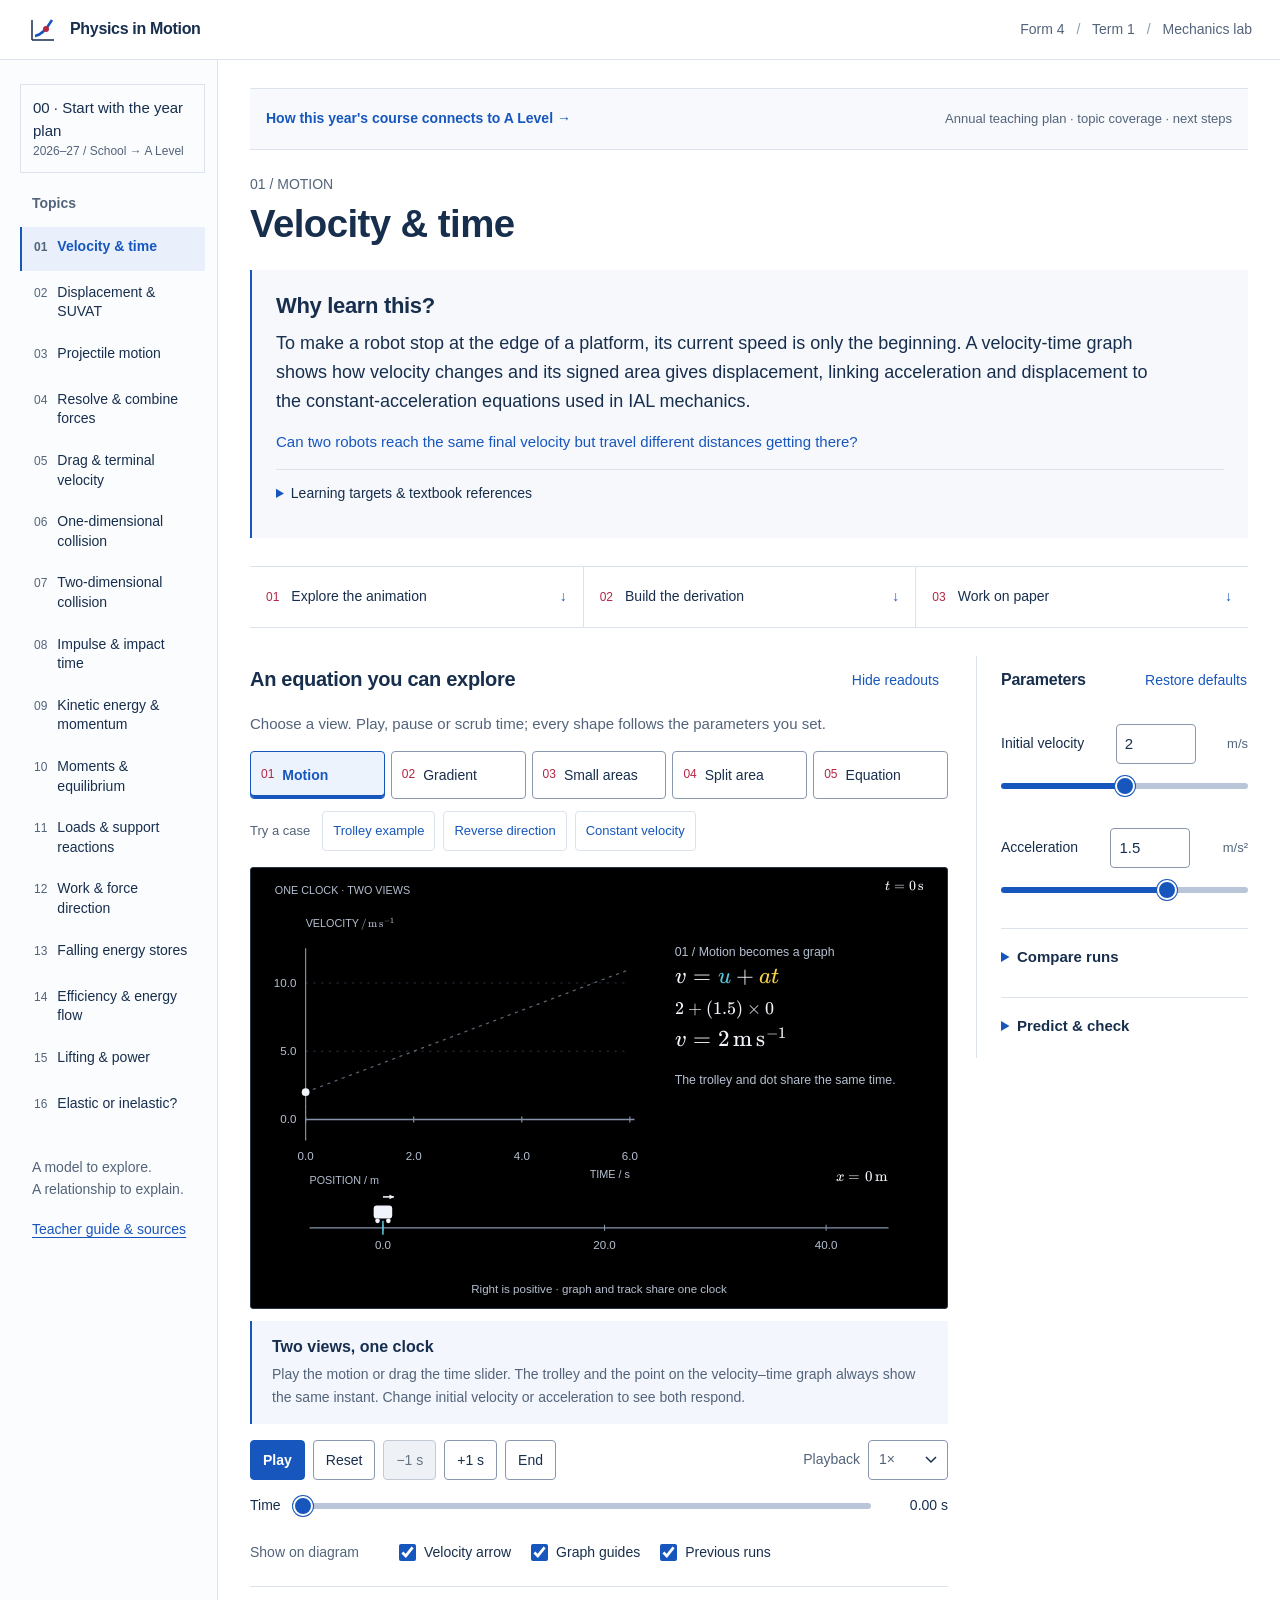
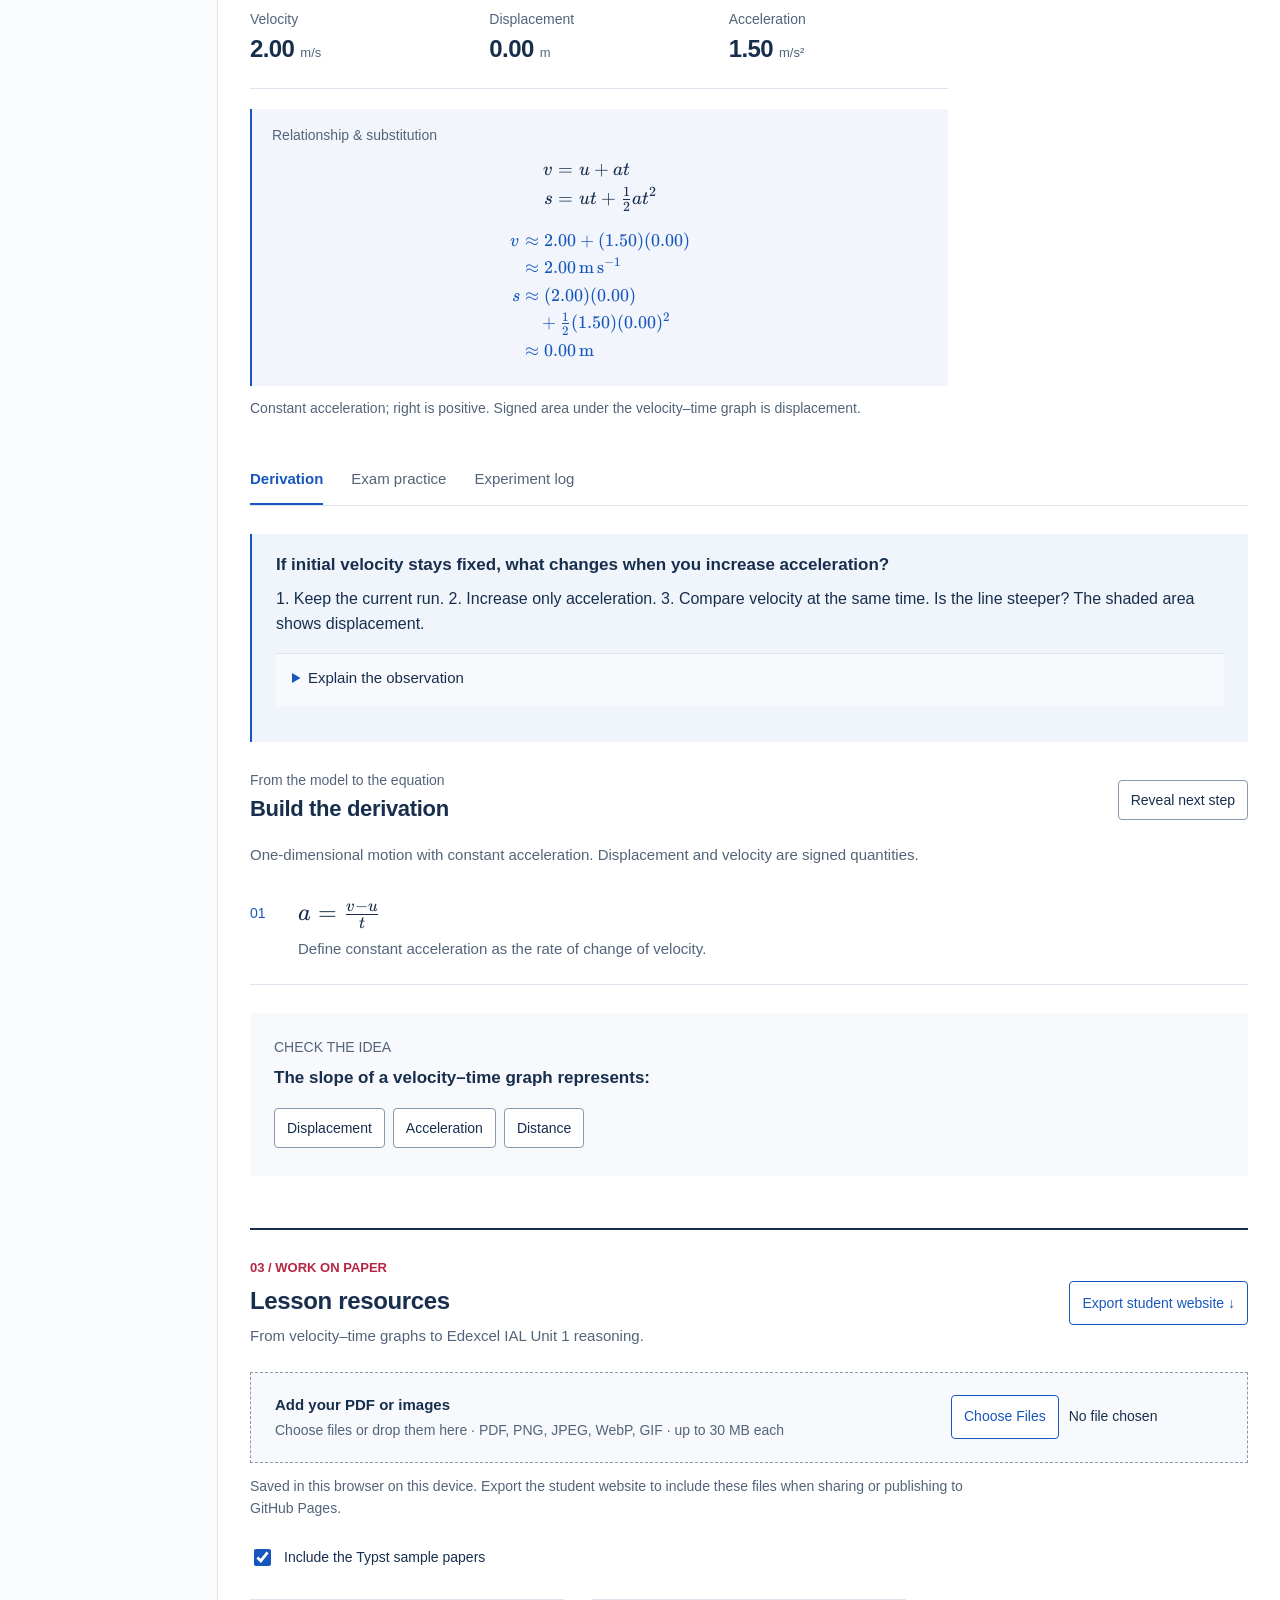
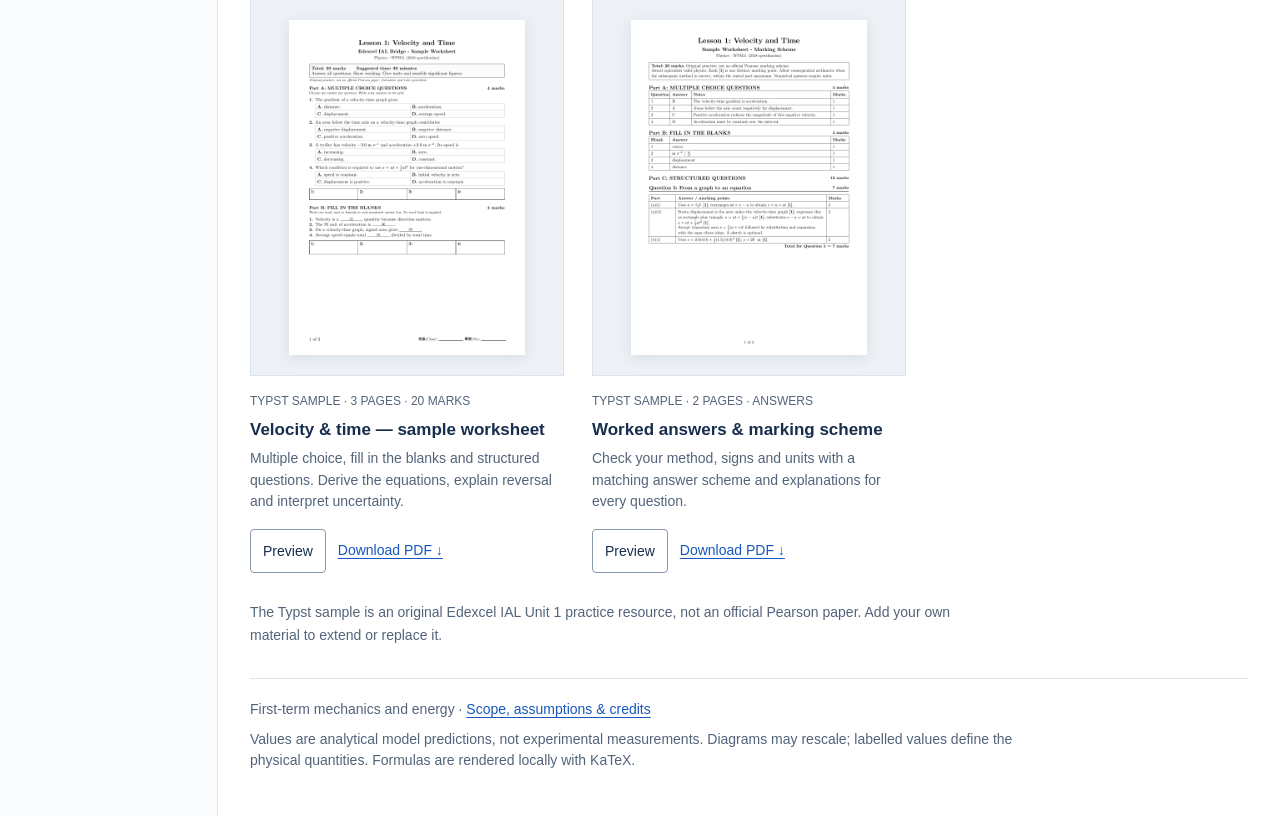
==== commit cb89eda4: "Record public deployment verification and keep force status within its lesson" ====
--- a/index.html
+++ b/index.html
@@ -24,7 +24,7 @@
   <script defer src="content.js?v=20261016-collision2"></script>
   <script defer src="opening-content.js?v=20261016-collision2"></script>
   <script defer src="force-drag-model.js?v=20261016-collision2"></script>
-  <script defer src="forces-interaction.js?v=20261016-collision2"></script>
+  <script defer src="forces-interaction.js?v=20261016-public1"></script>
   <script defer src="app.js?v=20261016-collision2"></script>
   <script defer src="motion-visual.js?v=20261016-collision2"></script>
   <script defer src="displacement-visual.js?v=20261016-collision2"></script>
